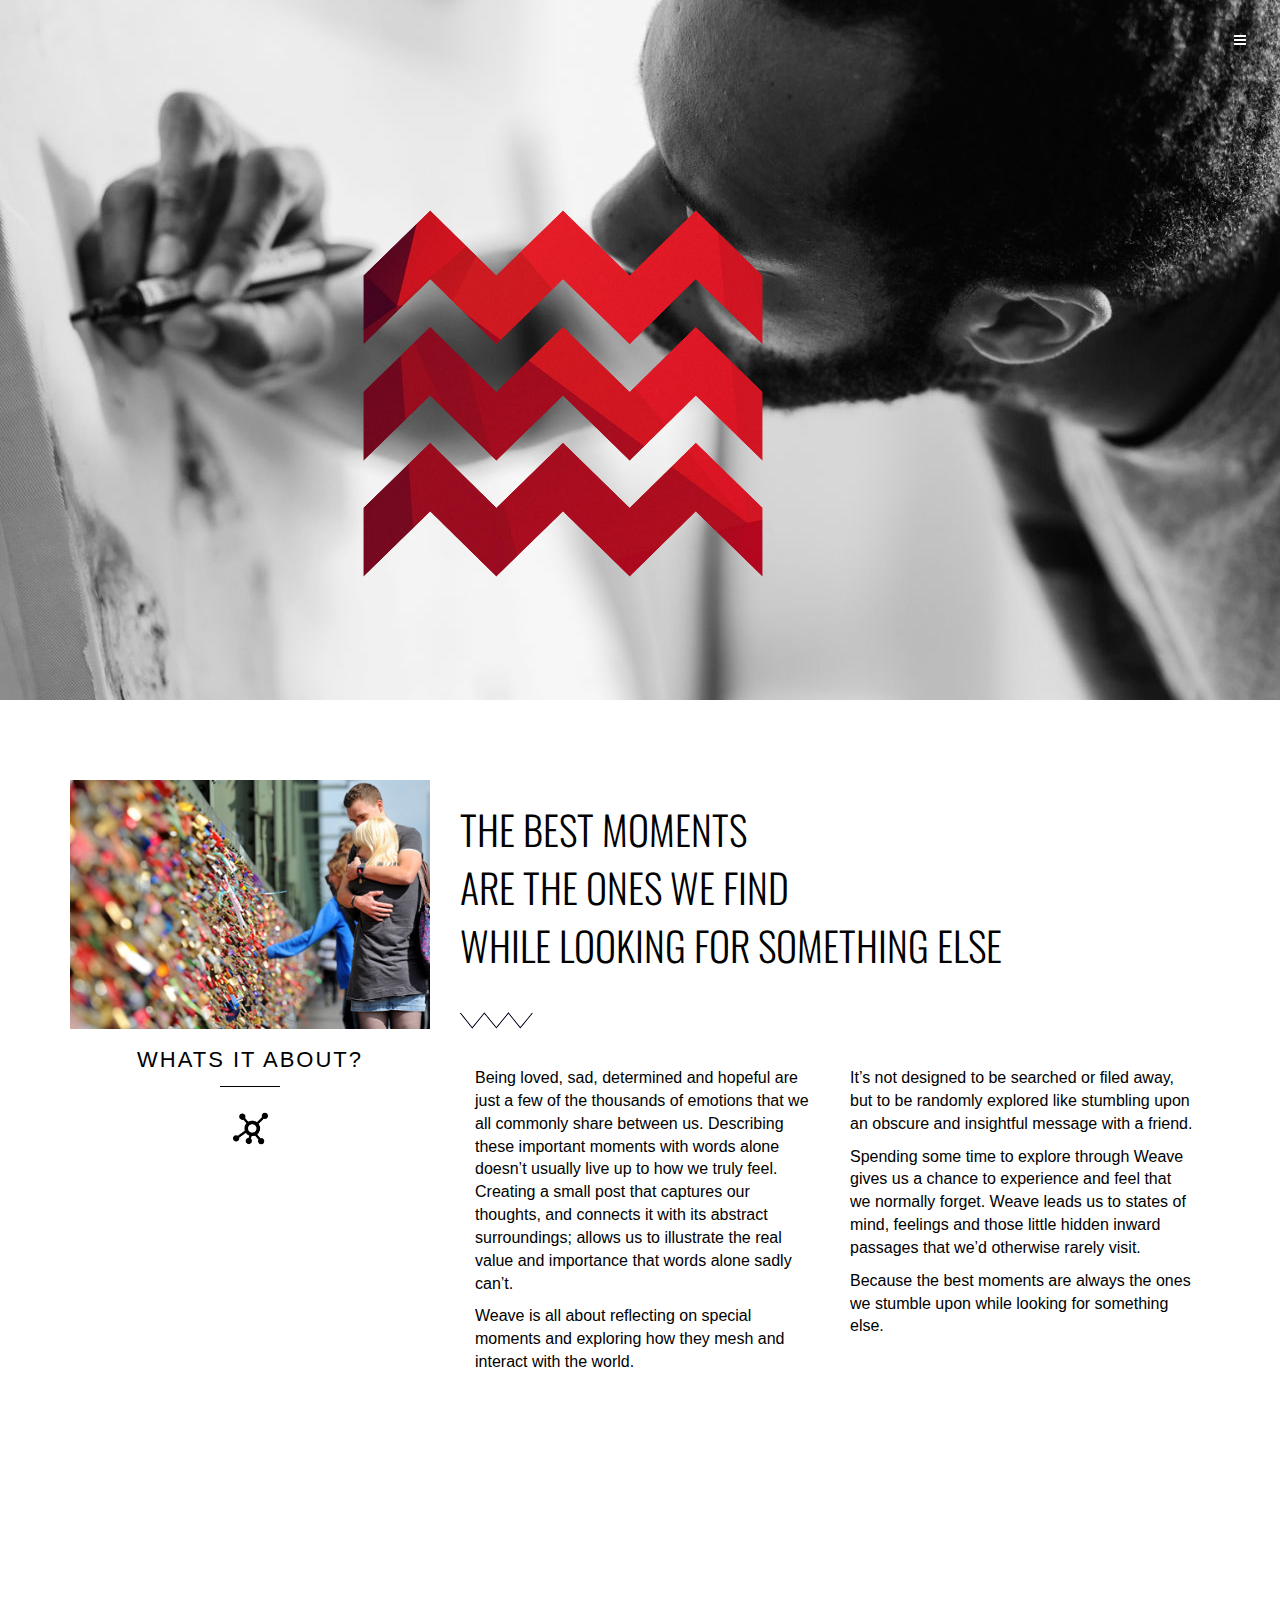
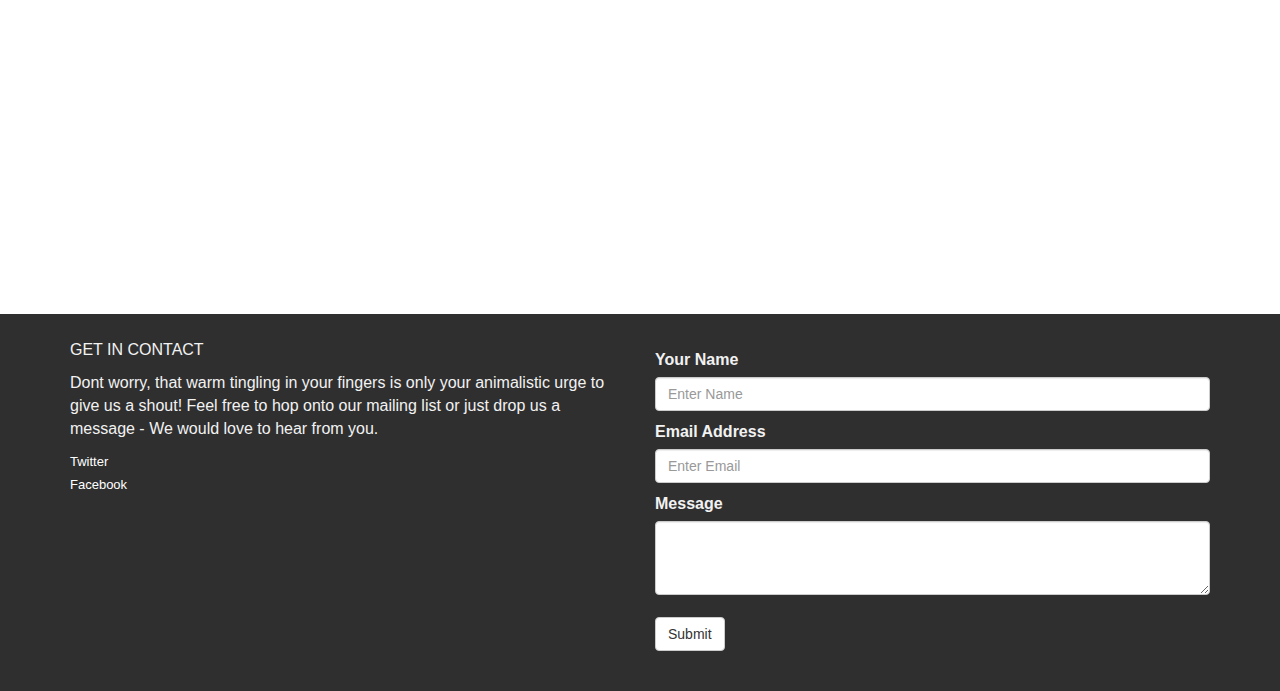
==== indexx.html @ 0a3de9ea "Update indexx.html" ====
<!DOCTYPE html>
<html lang="en">
  <head>
    <meta charset="utf-8">
    <meta http-equiv="X-UA-Compatible" content="IE=edge">
    <meta name="viewport" content="width=device-width, initial-scale=1">
    <meta name="description" content="">
    <meta name="author" content="">
    <link rel="shortcut icon" href="assets/ico/favicon.ico">

    <title>WEAVE.</title>

    <!-- Bootstrap core CSS -->
    <link href="assets/css/bootstrap.css" rel="stylesheet">

    <!-- Custom styles for this template -->
    <link href="assets/css/style.css" rel="stylesheet">
    <link href="assets/css/font-awesome.min.css" rel="stylesheet">
    <link href="assets/js/fancybox/jquery.fancybox.css" rel="stylesheet" />

    <!-- Just for debugging purposes. Don't actually copy this line! -->
    <!--[if lt IE 9]><script src="../../assets/js/ie8-responsive-file-warning.js"></script><![endif]-->

    <!-- HTML5 shim and Respond.js IE8 support of HTML5 elements and media queries -->
    <!--[if lt IE 9]>
      <script src="https://oss.maxcdn.com/libs/html5shiv/3.7.0/html5shiv.js"></script>
      <script src="https://oss.maxcdn.com/libs/respond.js/1.4.2/respond.min.js"></script>
    <![endif]-->
  </head>

  <body data-spy="scroll" data-offset="0" data-target="#theMenu">
		
	<!-- Menu -->
	<nav class="menu" id="theMenu">
		<div class="menu-wrap">
			<h1 class="logo"><a><img class="img-responsive" src="assets/img/logo-text.png" alt="WEAVE."></a></h1>
			<i class="fa fa-times menu-close"></i>
			<a href="#home" class="smoothScroll">Home</a>
			<a href="#about" class="smoothScroll">About</a>
			<a href="#contact" class="smoothScroll">Contact</a>
			<a href="#"><i class="fa fa-facebook"></i></a>
			<a href="#"><i class="fa fa-twitter"></i></a>
			<a href="#"><i class="fa fa-envelope"></i></a>
		</div>
		
		<!-- Menu button -->
		<div id="menuToggle"><i class="fa fa-bars"></i></div>
	</nav>

	<section id="home" ></section>
	<div id="headerwrap">
		<div class="container">
			<div class="row">
				<div class="col-md-6 col-md-offset-3">
					<h1><a><img class="img-responsive" src="assets/img/logo.png" alt="WEAVE."></a></h1>
				</div>
			</div><!--/row-->
		</div><!--/container-->
	</div><!--/headerwrap-->
	
	<section id="about"></section>
	<div id="aboutwrap">
		<div class="container">
			<div class="row">
				<div class="col-lg-4 name">
					<img class="img-responsive" src="assets/img/pic.png" alt="WEAVE.">
					<p>WHATS IT ABOUT?</p>
					<div class="name-label"></div>
				</div><!--/col-lg-4-->
				<div class="col-lg-8 name-desc">
					<h2>THE BEST MOMENTS<br/>ARE THE ONES WE FIND<br/>WHILE LOOKING FOR SOMETHING ELSE</h2>
					<div class="name-zig"></div>
					
					<div class="col-md-6">
						<p>Being loved, sad, determined and hopeful are just a few of the thousands of emotions that we all commonly share between us. Describing these important moments with words alone doesn’t usually live up to how we truly feel. Creating a small post that captures our thoughts, and connects it with its abstract surroundings; allows us to illustrate the real value and importance that words alone sadly can’t.</p>
						<p>Weave is all about reflecting on special moments and exploring how they mesh and interact with the world.</p>
					</div>
					<div class="col-md-6">
						<p>It’s not designed to be searched or filed away, but to be randomly explored like stumbling upon an obscure and insightful message with a friend.</p>
						<p>Spending some time to explore through Weave gives us a chance to experience and feel that we normally forget. Weave leads us to states of mind, feelings and those little hidden inward passages that we’d otherwise rarely visit.</p>
						<p>Because the best moments are always the ones we stumble upon while looking for something else.</p>
					</div>
					
				</div><!--/col-lg-8-->
		
			</div><!-- /row -->
		</div><!-- /container -->
	</div><!-- /aboutwrap -->
	
	<!--ABOUT SEPARATOR-->
	
	<section id="contact"></section>
	<!--CONTACT SEPARATOR-->
	<div class="sep contact" data-stellar-background-ratio="0.5"></div>
	
	<div id="contactwrap">
		<div class="container">
			<div class="row">
				<div class="col-lg-6">
					<p>GET IN CONTACT</p>
					<p>Dont worry, that warm tingling in your fingers is only your animalistic urge to give us a shout! Feel free to hop onto our mailing list or just drop us a message - We would love to hear from you.</p>			
						<p><small><a href="http://www.google.com/">Twitter</a><br/>
						<a href="http://www.google.com/">Facebook</a></small></p>				
				</div>
				
				<div class="col-lg-6">
					<form action="http://weave.us11.list-manage.com/subscribe/post?u=a728b31e70e478151dac586df&amp;id=adea7a56c1" id="mc-embedded-subscribe-form" method="post" name="mc-embedded-subscribe-form" class="validate" target="_blank">
					  <div class="form-group">
					    <label for="mce-NAME">Your Name</label>
						<input class="form-control" name="NAME" type="text" id="mce-NAME" placeholder="Enter Name" data-validate="validate(required, email)" required="required">
					    <label for="mce-EMAIL">Email Address</label>
						<input class="form-control" name="EMAIL" type="email" id="mce-EMAIL" placeholder="Enter Email" data-validate="validate(required, email)" required="required">
					    <label for="mce-MMERGE3">Message</label>
					    <textarea class="form-control" rows="3" name="MMERGE3" type="text" id="mce-MMERGE3"></textarea>
					  <br>
					  <button type="submit" class="btn btn-default">Submit</button>
					</form>
				</div>
			
			</div><!--/row-->
		</div><!--/container-->
	</div>
	
    <!-- Bootstrap core JavaScript
    ================================================== -->
    <!-- Placed at the end of the document so the pages load faster -->
    <script src="https://ajax.googleapis.com/ajax/libs/jquery/1.11.0/jquery.min.js"></script>
	<script src="assets/js/classie.js"></script>
    <script src="assets/js/bootstrap.min.js"></script>
    <script src="assets/js/smoothscroll.js"></script>
	<script src="assets/js/jquery.stellar.min.js"></script>
	<script src="assets/js/fancybox/jquery.fancybox.js"></script>    
	<script src="assets/js/main.js"></script>
		<script>
		$(function(){
			$.stellar({
				horizontalScrolling: false,
				verticalOffset: 40
			});
		});
		</script>
		
		<script type="text/javascript">
      $(function() {
        //    fancybox
          jQuery(".fancybox").fancybox();
      });
	   </script>
  <script>
  (function(i,s,o,g,r,a,m){i['GoogleAnalyticsObject']=r;i[r]=i[r]||function(){
  (i[r].q=i[r].q||[]).push(arguments)},i[r].l=1*new Date();a=s.createElement(o),
  m=s.getElementsByTagName(o)[0];a.async=1;a.src=g;m.parentNode.insertBefore(a,m)
  })(window,document,'script','//www.google-analytics.com/analytics.js','ga');

  ga('create', 'UA-65614881-1', 'auto');
  ga('send', 'pageview');

</script>
  </body>
</html>
---- assets/css/style.css ----
/*
 * Author: Carlos Alvarez
 * URL: http://Alvarez.is
 *
 * Project Name: NYC Design
 * Version: 1.0
 * Date: 04-20-2014
 * URL: 
 */


/* ==========================================================================
   Base Styles, Bootstrap Modifications & Fonts Import
   ========================================================================== */

@import url(http://fonts.googleapis.com/css?family=Oswald:400,300,700);
@import url(http://fonts.googleapis.com/css?family=Lato:400,700);

html,
button,
input,
select,
textarea {
    color: #222;
}

/*
 * Remove text-shadow in selection highlight: h5bp.com/i
 * These selection rule sets have to be separate.
 * Customize the background color to match your design.
 */

::-moz-selection {
    background: #d4d4d4;
    color: #5e5e5e;
    text-shadow: none;
}

::selection {
    background: #ffffff;
    color: #5e5e5e;
    text-shadow: none;
}

/*
 * A better looking default horizontal rule
 */

 hr {
    display: block;
    height: 1px;
    border: 0;
    border-top: 1px solid #ccc;
    margin: 1em 0;
    padding: 0;
}

.centered {
	text-align: center
}


/* ==========================================================================
   General styles
   ========================================================================== */

html,
body {
    height: 100%;
}

body {
    font-family: "Lato" sans-serif;
    font-weight: 400;
    font-size: 16px;
    color: #000;

    -webkit-font-smoothing: antialiased;
    -webkit-overflow-scrolling: touch;
}

h1, h2, h3, h4, h5, h6 {
	font-family: "Oswald", sans-serif;
	font-weight: 300;
}

/* ==========================================================================
   MENU CONFIGURATION
   ========================================================================== */

.menu {
	position: fixed;
	right: -200px;
	width: 260px;
	height: 100%;
	top: 0;
	z-index: 10;
	text-align: left;
}

.menu.menu-open {
	right: 0px;
}

.menu-wrap {
	position: absolute;
	top: 0;
	left: 60px;
	background: #1a1a1a;
	width: 200px;
	height: 100%;
}

.menu h1.logo a {
	font-family: "Oswald", sans-serif;
	font-size: 16px;
	font-weight: 700;
	letter-spacing: 0.15em;
	line-height: 40px;
	text-transform: uppercase;
	color: #ffffff;
	margin-top: 20px;
}

.menu h1.logo a:hover {
	color: #f85c37;
}

.menu img.logo {
	margin: 20px 0;
	max-width: 160px;
}

.menu a {
	margin-left: 20px;
	color: #808080;
	display: block;
	font-size: 12px;
	font-weight: 700;
	line-height: 40px;
	letter-spacing: 0.1em;
	text-transform: uppercase;
}

.menu a:hover {
	color: #ffffff;
}

.menu a:active {
	color: #ffffff;
}

.menu a > i {
	float: left;
	display: inline-block;
	vertical-align: middle; 
	text-align: left;
	width: 25px;
	font-size: 14px;
	line-height: 40px;
	margin: 25px 2px;
}

.menu-close {
	cursor: pointer;
	display: block;
	position: absolute;
	font-size: 14px;
	color: #808080;
	width: 40px;
	height: 40px;
	line-height: 40px;
	top: 20px;
	right: 5px;
	-webkit-transition: all .1s ease-in-out;
	   -moz-transition: all .1s ease-in-out;
		-ms-transition: all .1s ease-in-out;
		 -o-transition: all .1s ease-in-out;
			transition: all .1s ease-in-out;
}

.menu-close:hover {
	color: #ffffff;
	-webkit-transition: all .1s ease-in-out;
	   -moz-transition: all .1s ease-in-out;
		-ms-transition: all .1s ease-in-out;
		 -o-transition: all .1s ease-in-out;
			transition: all .1s ease-in-out;
}

/* Push the body after clicking the menu button */
.body-push {
	overflow-x: hidden;
	position: relative;
	left: 0;
}

.body-push-toright {
	left: 200px;
}

.body-push-toleft {
	left: -200px;
}

.menu,
.body-push {
	-webkit-transition: all .3s ease;
	   -moz-transition: all .3s ease;
		-ms-transition: all .3s ease;
		 -o-transition: all .3s ease;
			transition: all .3s ease;
}

#menuToggle {
	position: absolute;
	top: 20px;
	left: 0;
	z-index: 11;
	display: block;
	text-align: center;
	font-size: 14px;
	color: #ffffff;
	width: 40px;
	height: 40px;
	line-height: 40px;
	cursor: pointer;
	background: rgba(0,0,0,0.25);
	-webkit-transition: all .1s ease-in-out;
	   -moz-transition: all .1s ease-in-out;
		-ms-transition: all .1s ease-in-out;
		 -o-transition: all .1s ease-in-out;
			transition: all .1s ease-in-out;
}

#menuToggle:hover {
	color: #ffffff;
	background: rgba(0,0,0,0.2);
	-webkit-transition: all .1s ease-in-out;
	   -moz-transition: all .1s ease-in-out;
		-ms-transition: all .1s ease-in-out;
		 -o-transition: all .1s ease-in-out;
			transition: all .1s ease-in-out;
}


/* ==========================================================================
   Wrap Sections
   ========================================================================== */

#headerwrap {
	background: url(../img/back.jpg) no-repeat center top;
	margin-top: 0px;
	padding-top:120px;
	text-align:center;
	background-attachment: relative;
	background-position: center center;
	min-height: 700px;
	width: 100%;
	
    -webkit-background-size: 100%;
    -moz-background-size: 100%;
    -o-background-size: 100%;
    background-size: 100%;

    -webkit-background-size: cover;
    -moz-background-size: cover;
    -o-background-size: cover;
    background-size: cover;
}

#headerwrap h1 {
	color:#ffffff;
	margin-top: 90px;
	padding-bottom: 30px;
	letter-spacing: 8px;
	font-size: 100px;
	font-weight: bold;
	text-shadow: 2px 2px 2px #000;
}

/* About Wrap & Conf */
#aboutwrap {
	margin-top: 80px;
	margin-bottom: 80px;
}

.name {
	text-align: center;
}
.name p {
	font-size: 22px;
	font-weight: lighter;
	margin-top: 15px;
	letter-spacing: 2px;
}

.name-label {
	width: 60px;
	height: 60px;
	margin: 0 auto 45px;
	border-top: 1px solid #000;
	background: url(../img/name-label.png) center bottom no-repeat;
	background-size: 35px 35px;
}

.name-zig {
	width: 73px;
	height: 17px;
	margin: 38px 0 38px;
	background: url(../img/name-zig.png) 0 0 no-repeat;
	background-size: 73px 17px;
}

.name-desc h2 {
	font-family: 'Oswald', sans-serif;
	font-size: 40px;
	line-height: 1.45;
	font-weight: 300;
}

/* Separator About - Parallax Section */
.sep {
	background-attachment: fixed;
	background-position: 50% 0;
	background-repeat: no-repeat;
	height: 450px;
	position: relative;
}
.about {
	background-image: url(../img/about-sep.jpg);
}

/* Portfolio Wrap Section */
#portfoliowrap {
	display: block;
	margin-top: 80px;
	margin-bottom: 80px;
}

#portfoliowrap h1 {
	font-weight: 300;
	text-align: center;
	margin-bottom: 50px;
}
.mt {
	margin-top: 50px;
}

.mb {
	margin-bottom: 60px;
}

#portfoliowrap i {
	font-size: 50px;
}

.proc {
	padding-top: 15px;
	padding-bottom: 15px;
	border-bottom: solid 2px transparent;
}

#portfoliowrap .proc:hover {
	background-color: #eee;
	border-bottom: solid 2px #2f2f2f
}

.portfolio {
	background-image: url(../img/portfolio-sep.jpg);
}

/* Service Wrap */
#servicewrap {
	display: block;
	margin-top: 80px;
	margin-bottom: 80px;
}

#servicewrap h1 {
	font-weight: 300;
	text-align: center;
	margin-bottom: 20px;
}

.service {
	text-align: left;
}

.service small {
	font-size: 12px;
	font-weight: bold
}

.service i {
	float: left;
	margin-right: 15px;
	font-size: 30px;
	vertical-align: middle;
}

.service .text {
	color: #767676
}

/* Testimonials Wrap */
#testimonials {
	display: block;
	margin-top: 80px;
	margin-bottom: 80px;
	background-color: #f3f3f3;
}

/* Contact Wrap */
#contactwrap {
	background-color: #2f2f2f;
	margin-top: 0px;
	padding-top: 25px;
	padding-bottom: 25px;
}

#contactwrap p {
	color: #f2f2f2;
}

#contactwrap small {
	font-size: 13px;
}

.contact {
	background-image: url(../img/contact-sep.jpg);
}

#contactwrap label {
	color: #f2f2f2;
	margin-top: 10px;
}


/* Gallery Configuration */
.photo-wrapper {
  display: block;
  position: relative;
  overflow: hidden;
  background-color: #2f2f2f;
  -webkit-transition: background-color 0.4s;
  -moz-transition: background-color 0.4s;
  -o-transition: background-color 0.4s;
  transition: background-color 0.4s;
}
.project .overlay {
  position: absolute;
  text-align: center;
  color: #fff;
  opacity: 0;
  filter: alpha(opacity=0);
  -webkit-transition: opacity 0.4s;
  -moz-transition: opacity 0.4s;
  -o-transition: opacity 0.4s;
  transition: opacity 0.4s;
  
}

.project:hover .photo-wrapper {
  background-color: #2f2f2f;
	background-image:url(../img/zoom.png);
	background-repeat:no-repeat;
	background-position:center;
	top: 0;
	bottom: 0;
	left: 0;
	right: 0;
	position: relative;
}
.project:hover .photo {
  opacity: 10;
  filter: alpha(opacity=4000);
  opacity: 0.1;
  filter: alpha(opacity=40);
}
.project:hover .overlay {
  opacity: 100;
  filter: alpha(opacity=10000);
  opacity: 1;
  filter: alpha(opacity=100);
}

.desc {
	margin-top: 25px;
}
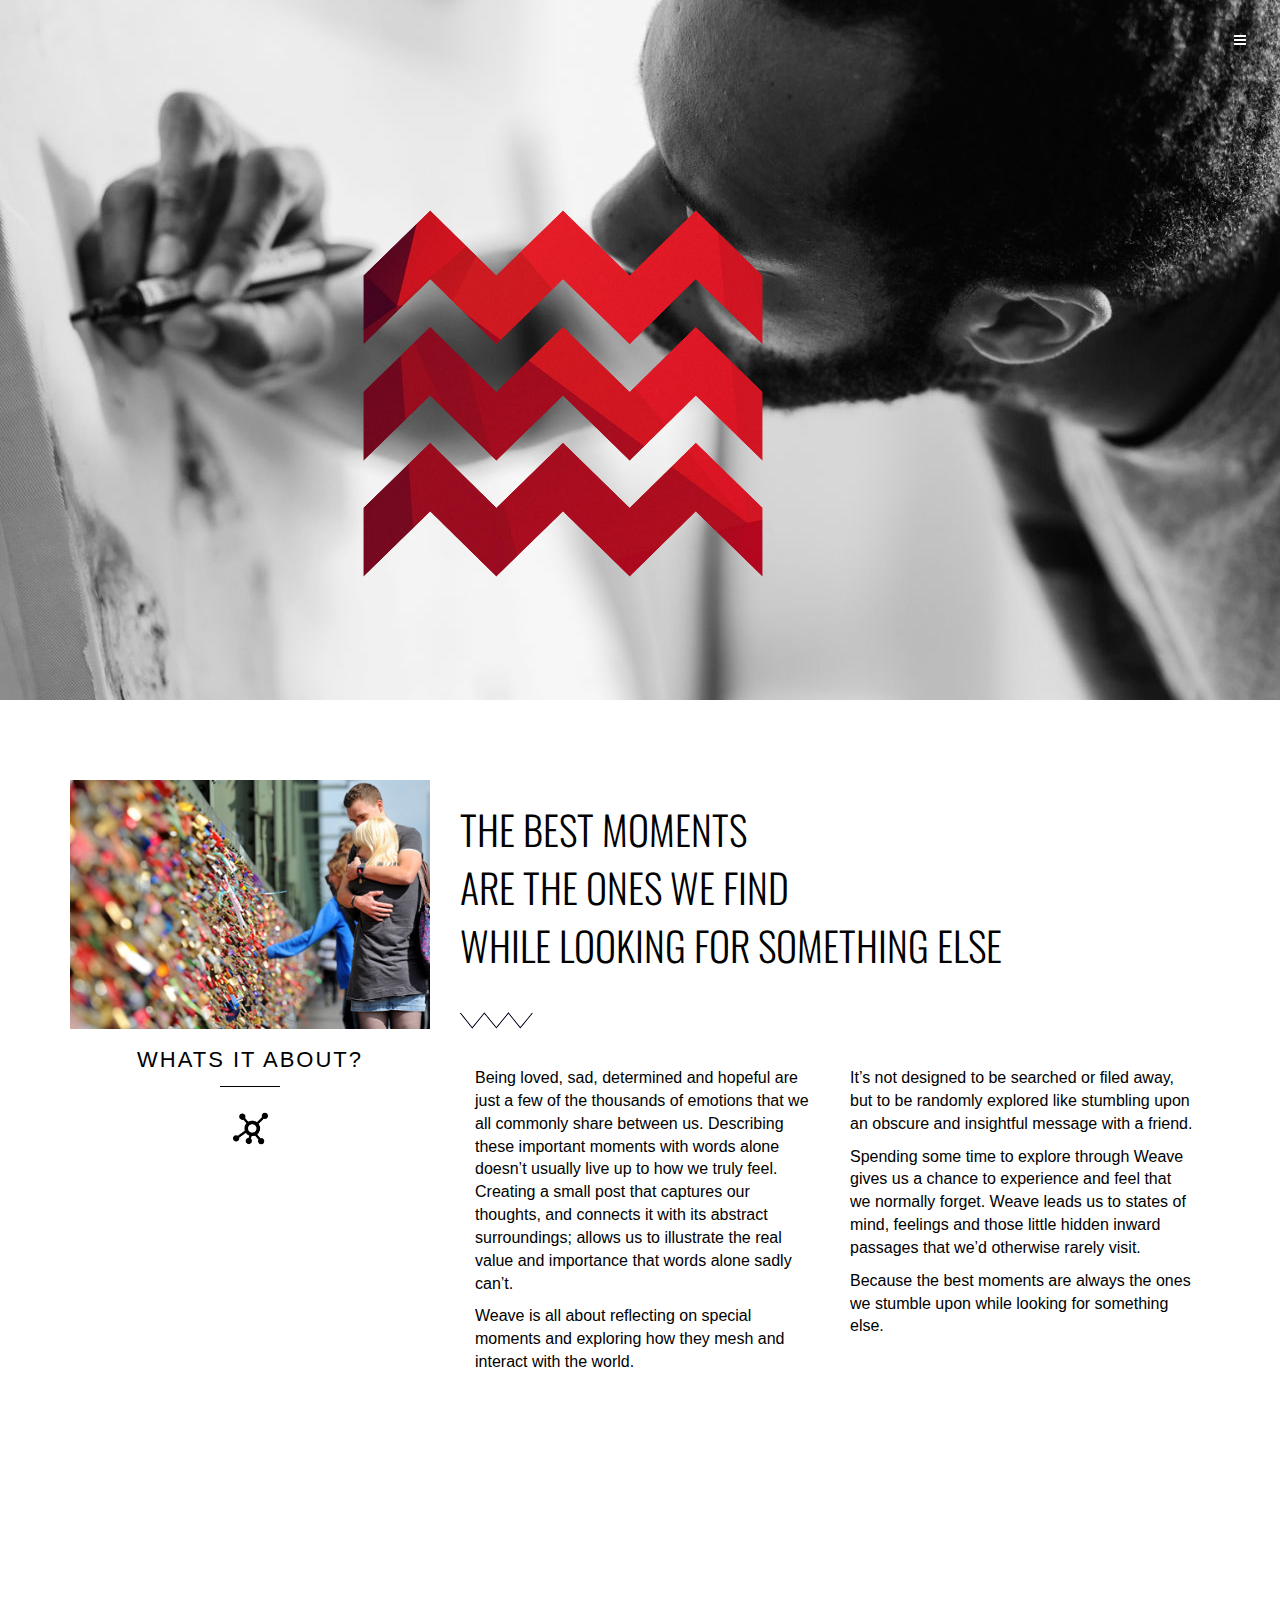
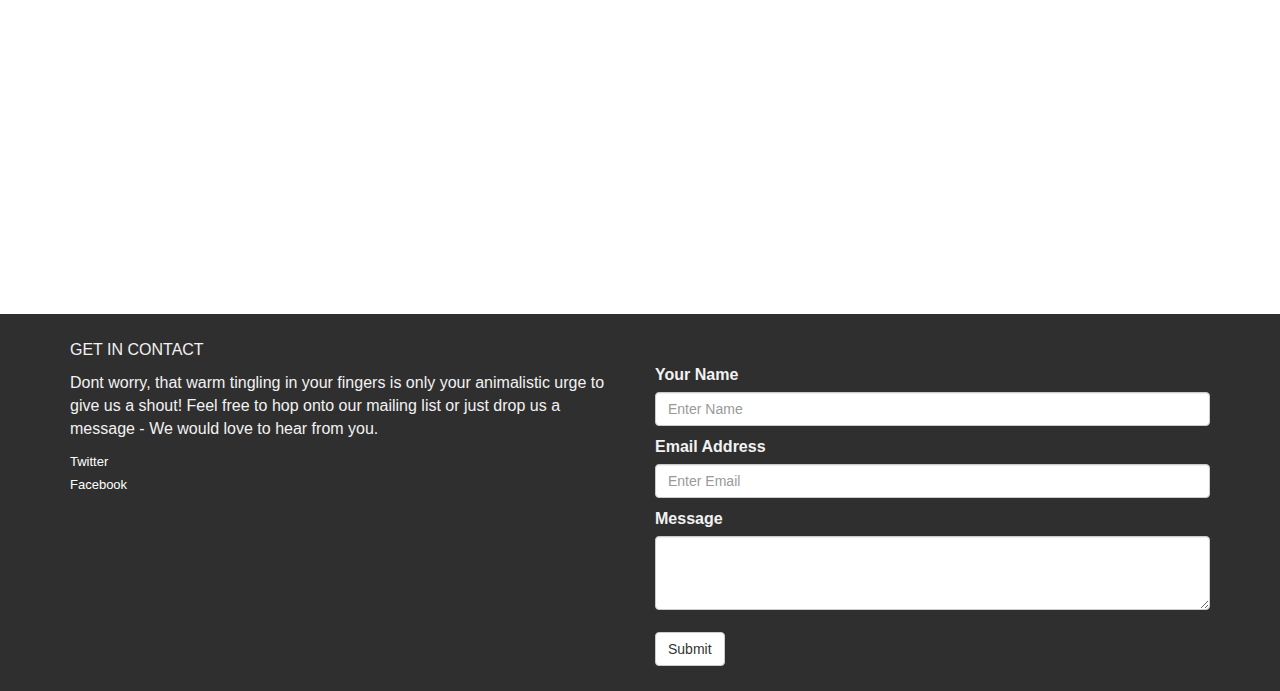
==== commit 3ccfbc09: "Update indexx.html" ====
--- a/indexx.html
+++ b/indexx.html
@@ -104,14 +104,15 @@
 				</div>
 				
 				<div class="col-lg-6">
+				 	<form>	
 					<form action="http://weave.us11.list-manage.com/subscribe/post?u=a728b31e70e478151dac586df&amp;id=adea7a56c1" id="mc-embedded-subscribe-form" method="post" name="mc-embedded-subscribe-form" class="validate" target="_blank">
-					  <div class="form-group">
+					  <div class="form-group"></div>
 					    <label for="mce-NAME">Your Name</label>
 						<input class="form-control" name="NAME" type="text" id="mce-NAME" placeholder="Enter Name" data-validate="validate(required, email)" required="required">
 					    <label for="mce-EMAIL">Email Address</label>
 						<input class="form-control" name="EMAIL" type="email" id="mce-EMAIL" placeholder="Enter Email" data-validate="validate(required, email)" required="required">
 					    <label for="mce-MMERGE3">Message</label>
-					    <textarea class="form-control" rows="3" name="MMERGE3" type="text" id="mce-MMERGE3"></textarea>
+					    <textarea class="form-control" rows="3" name="MMERGE3" id="mce-MMERGE3"></textarea>
 					  <br>
 					  <button type="submit" class="btn btn-default">Submit</button>
 					</form>
